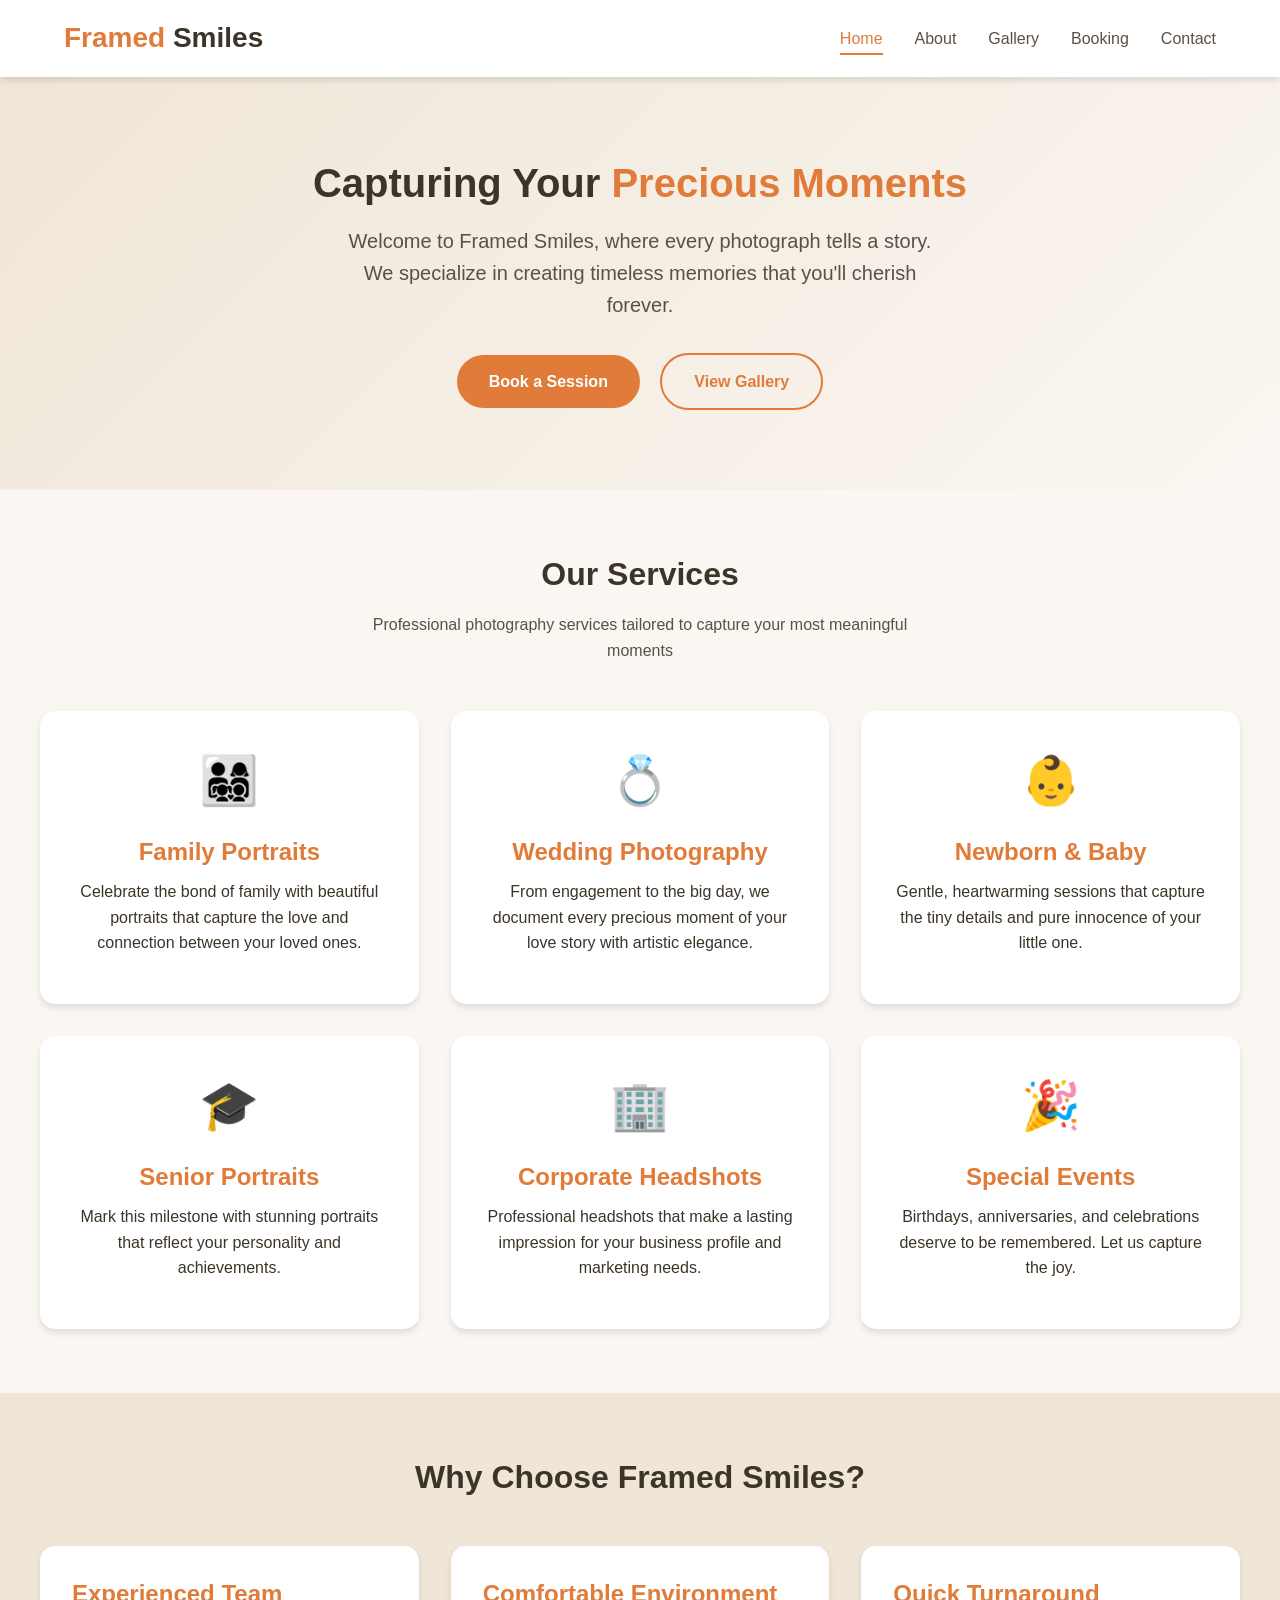
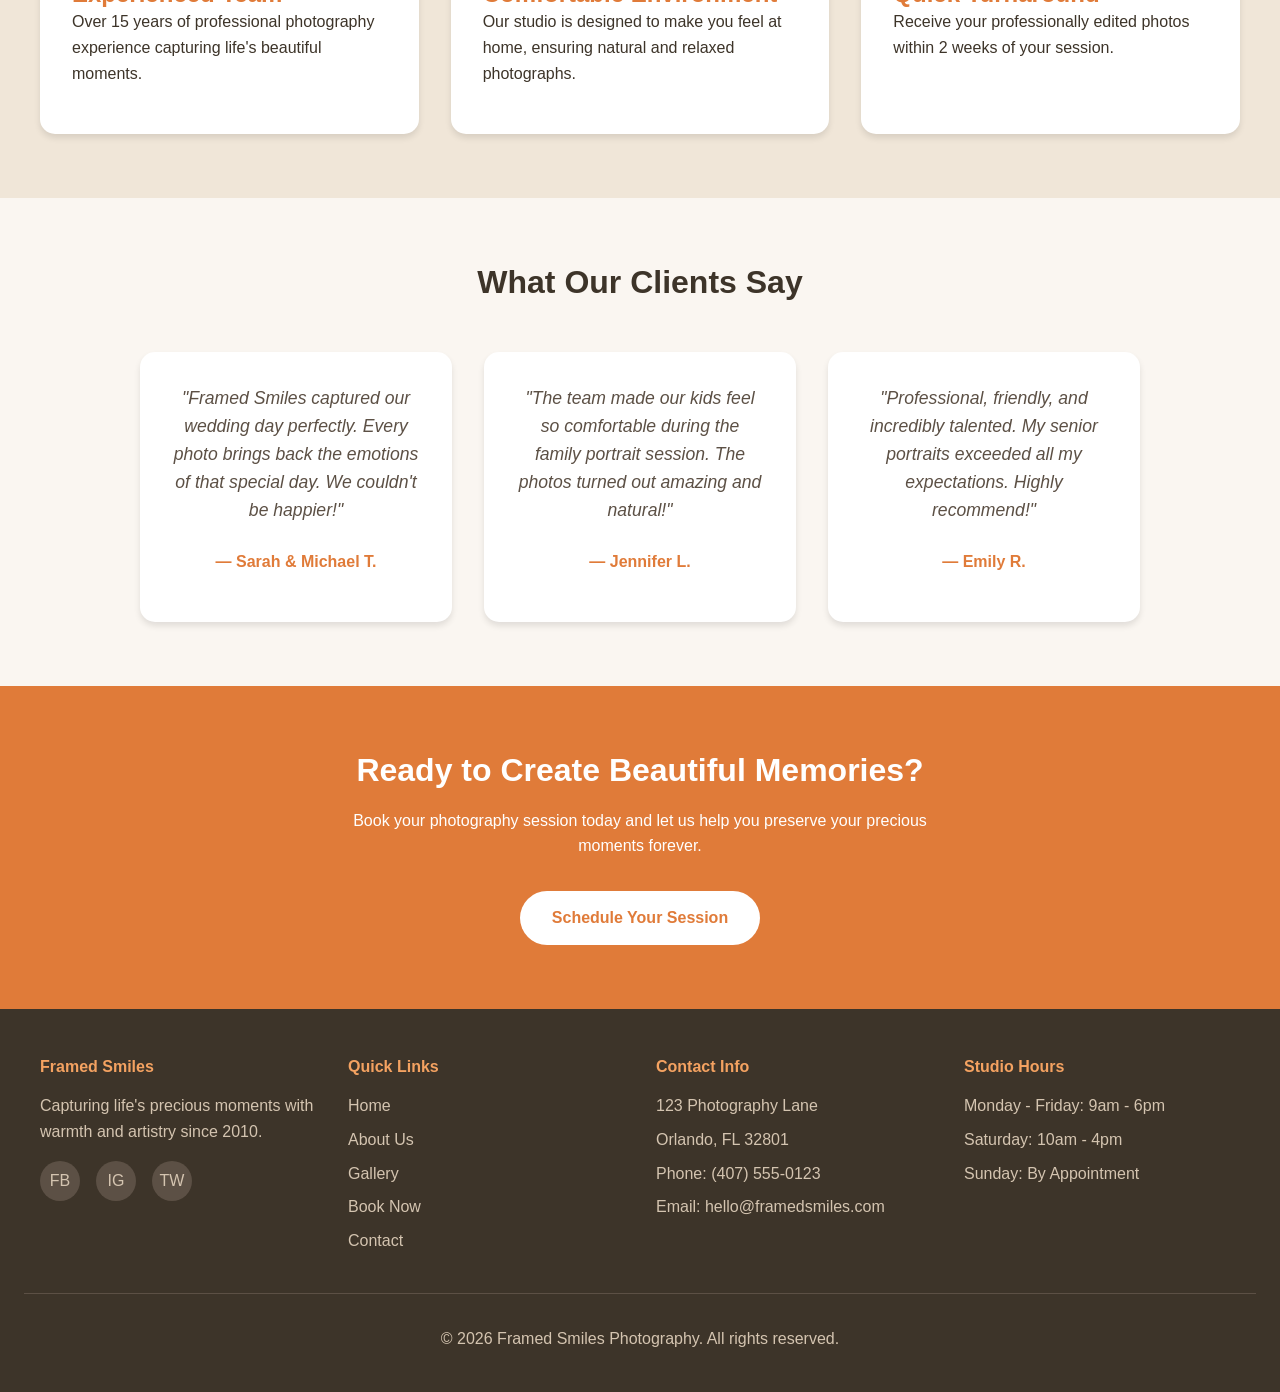
==== index.html @ a68a8097 "initial commit" ====
<!DOCTYPE html>
<html lang="en">
<head>
  <meta charset="UTF-8">
  <meta name="viewport" content="width=device-width, initial-scale=1.0">
  <title>Framed Smiles | Professional Photography Studio</title>
  <link rel="stylesheet" href="styles.css">
</head>
<body>
  <header>
    <nav>
      <a href="index.html" class="logo">Framed <span>Smiles</span></a>
      <ul class="nav-links">
        <li><a href="index.html" class="active">Home</a></li>
        <li><a href="about.html">About</a></li>
        <li><a href="gallery.html">Gallery</a></li>
        <li><a href="booking.html">Booking</a></li>
        <li><a href="contact.html">Contact</a></li>
      </ul>
      <div class="hamburger">
        <span></span>
        <span></span>
        <span></span>
      </div>
    </nav>
  </header>

  <main>
    <section class="hero">
      <div class="container">
        <h1>Capturing Your <span>Precious Moments</span></h1>
        <p>Welcome to Framed Smiles, where every photograph tells a story. We specialize in creating timeless memories that you'll cherish forever.</p>
        <a href="booking.html" class="btn btn-primary">Book a Session</a>
        <a href="gallery.html" class="btn btn-secondary" style="margin-left: 1rem;">View Gallery</a>
      </div>
    </section>

    <section>
      <div class="section-title">
        <h2>Our Services</h2>
        <p>Professional photography services tailored to capture your most meaningful moments</p>
      </div>
      <div class="services-grid">
        <div class="card service-card">
          <div class="icon">👨‍👩‍👧‍👦</div>
          <h3>Family Portraits</h3>
          <p>Celebrate the bond of family with beautiful portraits that capture the love and connection between your loved ones.</p>
        </div>
        <div class="card service-card">
          <div class="icon">💍</div>
          <h3>Wedding Photography</h3>
          <p>From engagement to the big day, we document every precious moment of your love story with artistic elegance.</p>
        </div>
        <div class="card service-card">
          <div class="icon">👶</div>
          <h3>Newborn & Baby</h3>
          <p>Gentle, heartwarming sessions that capture the tiny details and pure innocence of your little one.</p>
        </div>
        <div class="card service-card">
          <div class="icon">🎓</div>
          <h3>Senior Portraits</h3>
          <p>Mark this milestone with stunning portraits that reflect your personality and achievements.</p>
        </div>
        <div class="card service-card">
          <div class="icon">🏢</div>
          <h3>Corporate Headshots</h3>
          <p>Professional headshots that make a lasting impression for your business profile and marketing needs.</p>
        </div>
        <div class="card service-card">
          <div class="icon">🎉</div>
          <h3>Special Events</h3>
          <p>Birthdays, anniversaries, and celebrations deserve to be remembered. Let us capture the joy.</p>
        </div>
      </div>
    </section>

    <section style="background-color: var(--beige-medium);">
      <div class="section-title">
        <h2>Why Choose Framed Smiles?</h2>
      </div>
      <div class="services-grid">
        <div class="card">
          <h3 style="color: var(--orange-primary);">Experienced Team</h3>
          <p>Over 15 years of professional photography experience capturing life's beautiful moments.</p>
        </div>
        <div class="card">
          <h3 style="color: var(--orange-primary);">Comfortable Environment</h3>
          <p>Our studio is designed to make you feel at home, ensuring natural and relaxed photographs.</p>
        </div>
        <div class="card">
          <h3 style="color: var(--orange-primary);">Quick Turnaround</h3>
          <p>Receive your professionally edited photos within 2 weeks of your session.</p>
        </div>
      </div>
    </section>

    <section>
      <div class="section-title">
        <h2>What Our Clients Say</h2>
      </div>
      <div class="testimonials-grid">
        <div class="card testimonial-card">
          <p class="quote">"Framed Smiles captured our wedding day perfectly. Every photo brings back the emotions of that special day. We couldn't be happier!"</p>
          <p class="author">— Sarah & Michael T.</p>
        </div>
        <div class="card testimonial-card">
          <p class="quote">"The team made our kids feel so comfortable during the family portrait session. The photos turned out amazing and natural!"</p>
          <p class="author">— Jennifer L.</p>
        </div>
        <div class="card testimonial-card">
          <p class="quote">"Professional, friendly, and incredibly talented. My senior portraits exceeded all my expectations. Highly recommend!"</p>
          <p class="author">— Emily R.</p>
        </div>
      </div>
    </section>

    <section style="background-color: var(--orange-primary); color: var(--white); text-align: center;">
      <h2 style="color: var(--white);">Ready to Create Beautiful Memories?</h2>
      <p style="max-width: 600px; margin: 1rem auto 2rem;">Book your photography session today and let us help you preserve your precious moments forever.</p>
      <a href="booking.html" class="btn" style="background-color: var(--white); color: var(--orange-primary);">Schedule Your Session</a>
    </section>
  </main>

  <footer>
    <div class="footer-content">
      <div class="footer-section">
        <h4>Framed Smiles</h4>
        <p>Capturing life's precious moments with warmth and artistry since 2010.</p>
        <div class="social-links">
          <a href="#">FB</a>
          <a href="#">IG</a>
          <a href="#">TW</a>
        </div>
      </div>
      <div class="footer-section">
        <h4>Quick Links</h4>
        <a href="index.html">Home</a>
        <a href="about.html">About Us</a>
        <a href="gallery.html">Gallery</a>
        <a href="booking.html">Book Now</a>
        <a href="contact.html">Contact</a>
      </div>
      <div class="footer-section">
        <h4>Contact Info</h4>
        <p>123 Photography Lane</p>
        <p>Orlando, FL 32801</p>
        <p>Phone: (407) 555-0123</p>
        <p>Email: hello@framedsmiles.com</p>
      </div>
      <div class="footer-section">
        <h4>Studio Hours</h4>
        <p>Monday - Friday: 9am - 6pm</p>
        <p>Saturday: 10am - 4pm</p>
        <p>Sunday: By Appointment</p>
      </div>
    </div>
    <div class="footer-bottom">
      <p>&copy; 2026 Framed Smiles Photography. All rights reserved.</p>
    </div>
  </footer>

  <script>
    const hamburger = document.querySelector('.hamburger');
    const navLinks = document.querySelector('.nav-links');

    hamburger.addEventListener('click', () => {
      hamburger.classList.toggle('active');
      navLinks.classList.toggle('active');
    });
  </script>
</body>
</html>
---- styles.css ----
/* CSS Variables */
:root {
  --orange-primary: #e07b39;
  --orange-dark: #c4682f;
  --orange-light: #f4a261;
  --beige-light: #faf6f1;
  --beige-medium: #f0e6d8;
  --beige-dark: #d4c4b0;
  --text-dark: #3d3429;
  --text-medium: #5c5045;
  --white: #ffffff;
  --shadow: 0 4px 6px rgba(0, 0, 0, 0.1);
  --shadow-hover: 0 8px 15px rgba(0, 0, 0, 0.15);
  --transition: all 0.3s ease;
}

/* Reset & Base */
* {
  margin: 0;
  padding: 0;
  box-sizing: border-box;
}

html {
  scroll-behavior: smooth;
}

body {
  font-family: 'Segoe UI', Tahoma, Geneva, Verdana, sans-serif;
  background-color: var(--beige-light);
  color: var(--text-dark);
  line-height: 1.6;
}

a {
  text-decoration: none;
  color: inherit;
}

img {
  max-width: 100%;
  height: auto;
}

/* Typography */
h1, h2, h3, h4 {
  font-weight: 600;
  line-height: 1.3;
}

h1 {
  font-size: 2.5rem;
}

h2 {
  font-size: 2rem;
  margin-bottom: 1rem;
}

h3 {
  font-size: 1.5rem;
}

p {
  margin-bottom: 1rem;
}

/* Container */
.container {
  max-width: 1200px;
  margin: 0 auto;
  padding: 0 1.5rem;
}

/* Header & Navigation */
header {
  background-color: var(--white);
  box-shadow: var(--shadow);
  position: sticky;
  top: 0;
  z-index: 1000;
}

nav {
  display: flex;
  justify-content: space-between;
  align-items: center;
  padding: 1rem 1.5rem;
  max-width: 1200px;
  margin: 0 auto;
}

.logo {
  font-size: 1.75rem;
  font-weight: 700;
  color: var(--orange-primary);
}

.logo span {
  color: var(--text-dark);
}

.nav-links {
  display: flex;
  list-style: none;
  gap: 2rem;
}

.nav-links a {
  font-weight: 500;
  color: var(--text-medium);
  transition: var(--transition);
  padding: 0.5rem 0;
  position: relative;
}

.nav-links a::after {
  content: '';
  position: absolute;
  bottom: 0;
  left: 0;
  width: 0;
  height: 2px;
  background-color: var(--orange-primary);
  transition: var(--transition);
}

.nav-links a:hover,
.nav-links a.active {
  color: var(--orange-primary);
}

.nav-links a:hover::after,
.nav-links a.active::after {
  width: 100%;
}

.hamburger {
  display: none;
  flex-direction: column;
  cursor: pointer;
  gap: 5px;
}

.hamburger span {
  width: 25px;
  height: 3px;
  background-color: var(--text-dark);
  transition: var(--transition);
}

/* Hero Section */
.hero {
  background: linear-gradient(135deg, var(--beige-medium) 0%, var(--beige-light) 100%);
  padding: 5rem 1.5rem;
  text-align: center;
}

.hero h1 {
  color: var(--text-dark);
  margin-bottom: 1rem;
}

.hero h1 span {
  color: var(--orange-primary);
}

.hero p {
  font-size: 1.25rem;
  color: var(--text-medium);
  max-width: 600px;
  margin: 0 auto 2rem;
}

/* Buttons */
.btn {
  display: inline-block;
  padding: 0.875rem 2rem;
  border-radius: 50px;
  font-weight: 600;
  transition: var(--transition);
  cursor: pointer;
  border: none;
  font-size: 1rem;
}

.btn-primary {
  background-color: var(--orange-primary);
  color: var(--white);
}

.btn-primary:hover {
  background-color: var(--orange-dark);
  transform: translateY(-2px);
  box-shadow: var(--shadow-hover);
}

.btn-secondary {
  background-color: transparent;
  color: var(--orange-primary);
  border: 2px solid var(--orange-primary);
}

.btn-secondary:hover {
  background-color: var(--orange-primary);
  color: var(--white);
}

/* Section Styles */
section {
  padding: 4rem 1.5rem;
}

.section-title {
  text-align: center;
  margin-bottom: 3rem;
}

.section-title h2 {
  color: var(--text-dark);
}

.section-title p {
  color: var(--text-medium);
  max-width: 600px;
  margin: 0.5rem auto 0;
}

/* Cards */
.card {
  background-color: var(--white);
  border-radius: 15px;
  padding: 2rem;
  box-shadow: var(--shadow);
  transition: var(--transition);
}

.card:hover {
  transform: translateY(-5px);
  box-shadow: var(--shadow-hover);
}

/* Services Grid */
.services-grid {
  display: grid;
  grid-template-columns: repeat(auto-fit, minmax(280px, 1fr));
  gap: 2rem;
  max-width: 1200px;
  margin: 0 auto;
}

.service-card {
  text-align: center;
}

.service-card .icon {
  font-size: 3rem;
  margin-bottom: 1rem;
}

.service-card h3 {
  color: var(--orange-primary);
  margin-bottom: 0.75rem;
}

/* Gallery Grid */
.gallery-grid {
  display: grid;
  grid-template-columns: repeat(auto-fit, minmax(300px, 1fr));
  gap: 1.5rem;
  max-width: 1200px;
  margin: 0 auto;
}

.gallery-item {
  position: relative;
  border-radius: 15px;
  overflow: hidden;
  aspect-ratio: 4/3;
  background-color: var(--beige-medium);
  box-shadow: var(--shadow);
  transition: var(--transition);
}

.gallery-item:hover {
  transform: scale(1.02);
  box-shadow: var(--shadow-hover);
}

.gallery-item img {
  width: 100%;
  height: 100%;
  object-fit: cover;
  transition: var(--transition);
}

.gallery-item:hover img {
  transform: scale(1.05);
}

.gallery-placeholder {
  width: 100%;
  height: 100%;
  display: flex;
  align-items: center;
  justify-content: center;
  background: linear-gradient(135deg, var(--beige-medium) 0%, var(--beige-dark) 100%);
  color: var(--text-medium);
  font-size: 1.25rem;
}

.gallery-overlay {
  position: absolute;
  bottom: 0;
  left: 0;
  right: 0;
  background: linear-gradient(transparent, rgba(0, 0, 0, 0.7));
  padding: 2rem 1rem 1rem;
  color: var(--white);
  opacity: 0;
  transition: var(--transition);
}

.gallery-item:hover .gallery-overlay {
  opacity: 1;
}

/* Filter Buttons */
.filter-buttons {
  display: flex;
  justify-content: center;
  flex-wrap: wrap;
  gap: 1rem;
  margin-bottom: 2rem;
}

.filter-btn {
  padding: 0.5rem 1.5rem;
  border: 2px solid var(--beige-dark);
  background: transparent;
  border-radius: 25px;
  cursor: pointer;
  transition: var(--transition);
  font-weight: 500;
}

.filter-btn:hover,
.filter-btn.active {
  border-color: var(--orange-primary);
  background-color: var(--orange-primary);
  color: var(--white);
}

/* About Section */
.about-content {
  display: grid;
  grid-template-columns: 1fr 1fr;
  gap: 4rem;
  align-items: center;
  max-width: 1200px;
  margin: 0 auto;
}

.about-image {
  border-radius: 20px;
  overflow: hidden;
  box-shadow: var(--shadow);
}

.about-image img {
  width: 100%;
  height: 100%;
  object-fit: cover;
  display: block;
}

.about-image-placeholder {
  aspect-ratio: 4/3;
  background: linear-gradient(135deg, var(--orange-light) 0%, var(--orange-primary) 100%);
  display: flex;
  align-items: center;
  justify-content: center;
  color: var(--white);
  font-size: 1.5rem;
}

.about-text h2 {
  color: var(--orange-primary);
  margin-bottom: 1.5rem;
}

.about-text p {
  color: var(--text-medium);
}

/* Team Section */
.team-grid {
  display: grid;
  grid-template-columns: repeat(auto-fit, minmax(250px, 1fr));
  gap: 2rem;
  max-width: 1000px;
  margin: 0 auto;
}

.team-member {
  text-align: center;
}

.team-photo {
  width: 180px;
  height: 180px;
  border-radius: 50%;
  background: linear-gradient(135deg, var(--beige-dark) 0%, var(--beige-medium) 100%);
  margin: 0 auto 1.5rem;
  display: flex;
  align-items: center;
  justify-content: center;
  font-size: 4rem;
  color: var(--orange-primary);
}

.team-member h3 {
  color: var(--text-dark);
  margin-bottom: 0.25rem;
}

.team-member .role {
  color: var(--orange-primary);
  font-weight: 500;
  margin-bottom: 0.75rem;
}

/* Contact Section */
.contact-wrapper {
  display: grid;
  grid-template-columns: 1fr 1fr;
  gap: 3rem;
  max-width: 1000px;
  margin: 0 auto;
}

.contact-info h3 {
  color: var(--orange-primary);
  margin-bottom: 1.5rem;
}

.contact-item {
  display: flex;
  align-items: flex-start;
  gap: 1rem;
  margin-bottom: 1.5rem;
}

.contact-item .icon {
  font-size: 1.5rem;
  color: var(--orange-primary);
}

.contact-item h4 {
  margin-bottom: 0.25rem;
}

.contact-item p {
  color: var(--text-medium);
  margin: 0;
}

/* Forms */
.form-group {
  margin-bottom: 1.5rem;
}

.form-group label {
  display: block;
  margin-bottom: 0.5rem;
  font-weight: 500;
  color: var(--text-dark);
}

.form-group input,
.form-group textarea,
.form-group select {
  width: 100%;
  padding: 0.875rem 1rem;
  border: 2px solid var(--beige-dark);
  border-radius: 10px;
  font-size: 1rem;
  font-family: inherit;
  transition: var(--transition);
  background-color: var(--white);
}

.form-group input:focus,
.form-group textarea:focus,
.form-group select:focus {
  outline: none;
  border-color: var(--orange-primary);
}

.form-group textarea {
  min-height: 150px;
  resize: vertical;
}

/* Booking Page */
.booking-wrapper {
  max-width: 800px;
  margin: 0 auto;
}

.booking-info {
  text-align: center;
  margin-bottom: 3rem;
}

.booking-info p {
  color: var(--text-medium);
}

.package-cards {
  display: grid;
  grid-template-columns: repeat(auto-fit, minmax(250px, 1fr));
  gap: 1.5rem;
  margin-bottom: 3rem;
}

.package-card {
  text-align: center;
  border: 2px solid var(--beige-dark);
  transition: var(--transition);
}

.package-card.featured {
  border-color: var(--orange-primary);
  position: relative;
}

.package-card.featured::before {
  content: 'Popular';
  position: absolute;
  top: -12px;
  left: 50%;
  transform: translateX(-50%);
  background-color: var(--orange-primary);
  color: var(--white);
  padding: 0.25rem 1rem;
  border-radius: 20px;
  font-size: 0.875rem;
  font-weight: 600;
}

.package-card h3 {
  color: var(--orange-primary);
  margin-bottom: 0.5rem;
}

.package-card .price {
  font-size: 2rem;
  font-weight: 700;
  color: var(--text-dark);
  margin-bottom: 1rem;
}

.package-card ul {
  list-style: none;
  text-align: left;
  margin-bottom: 1.5rem;
}

.package-card li {
  padding: 0.5rem 0;
  border-bottom: 1px solid var(--beige-medium);
  color: var(--text-medium);
}

.package-card li::before {
  content: '✓';
  color: var(--orange-primary);
  margin-right: 0.5rem;
  font-weight: bold;
}

/* Testimonials */
.testimonials-grid {
  display: grid;
  grid-template-columns: repeat(auto-fit, minmax(300px, 1fr));
  gap: 2rem;
  max-width: 1000px;
  margin: 0 auto;
}

.testimonial-card {
  text-align: center;
}

.testimonial-card .quote {
  font-style: italic;
  color: var(--text-medium);
  margin-bottom: 1.5rem;
  font-size: 1.1rem;
}

.testimonial-card .author {
  font-weight: 600;
  color: var(--orange-primary);
}

/* Footer */
footer {
  background-color: var(--text-dark);
  color: var(--beige-light);
  padding: 3rem 1.5rem 1.5rem;
}

.footer-content {
  display: grid;
  grid-template-columns: repeat(auto-fit, minmax(200px, 1fr));
  gap: 2rem;
  max-width: 1200px;
  margin: 0 auto;
}

.footer-section h4 {
  color: var(--orange-light);
  margin-bottom: 1rem;
}

.footer-section p,
.footer-section a {
  color: var(--beige-dark);
  display: block;
  margin-bottom: 0.5rem;
  transition: var(--transition);
}

.footer-section a:hover {
  color: var(--orange-light);
}

.footer-bottom {
  text-align: center;
  padding-top: 2rem;
  margin-top: 2rem;
  border-top: 1px solid var(--text-medium);
  color: var(--beige-dark);
}

.social-links {
  display: flex;
  gap: 1rem;
  margin-top: 1rem;
}

.social-links a {
  width: 40px;
  height: 40px;
  border-radius: 50%;
  background-color: var(--text-medium);
  display: flex;
  align-items: center;
  justify-content: center;
  transition: var(--transition);
}

.social-links a:hover {
  background-color: var(--orange-primary);
}

/* Responsive Design */
@media (max-width: 968px) {
  .about-content {
    grid-template-columns: 1fr;
    gap: 2rem;
  }

  .contact-wrapper {
    grid-template-columns: 1fr;
  }

  h1 {
    font-size: 2rem;
  }

  h2 {
    font-size: 1.75rem;
  }
}

@media (max-width: 768px) {
  .nav-links {
    position: fixed;
    top: 70px;
    left: 0;
    right: 0;
    background-color: var(--white);
    flex-direction: column;
    align-items: center;
    padding: 2rem;
    gap: 1.5rem;
    box-shadow: var(--shadow);
    transform: translateY(-150%);
    transition: var(--transition);
  }

  .nav-links.active {
    transform: translateY(0);
  }

  .hamburger {
    display: flex;
  }

  .hamburger.active span:nth-child(1) {
    transform: rotate(45deg) translate(5px, 5px);
  }

  .hamburger.active span:nth-child(2) {
    opacity: 0;
  }

  .hamburger.active span:nth-child(3) {
    transform: rotate(-45deg) translate(7px, -6px);
  }

  .hero {
    padding: 3rem 1.5rem;
  }

  section {
    padding: 3rem 1rem;
  }

  .gallery-grid {
    grid-template-columns: repeat(auto-fit, minmax(250px, 1fr));
  }
}

@media (max-width: 480px) {
  h1 {
    font-size: 1.75rem;
  }

  h2 {
    font-size: 1.5rem;
  }

  .btn {
    padding: 0.75rem 1.5rem;
  }

  .services-grid,
  .gallery-grid {
    grid-template-columns: 1fr;
  }

  .team-grid {
    grid-template-columns: 1fr;
  }
}

/* Utility Classes */
.text-center {
  text-align: center;
}

.mb-2 {
  margin-bottom: 2rem;
}

.mt-2 {
  margin-top: 2rem;
}

/* Map Placeholder */
.map-placeholder {
  width: 100%;
  height: 300px;
  background: linear-gradient(135deg, var(--beige-medium) 0%, var(--beige-dark) 100%);
  border-radius: 15px;
  display: flex;
  align-items: center;
  justify-content: center;
  color: var(--text-medium);
  margin-top: 2rem;
}
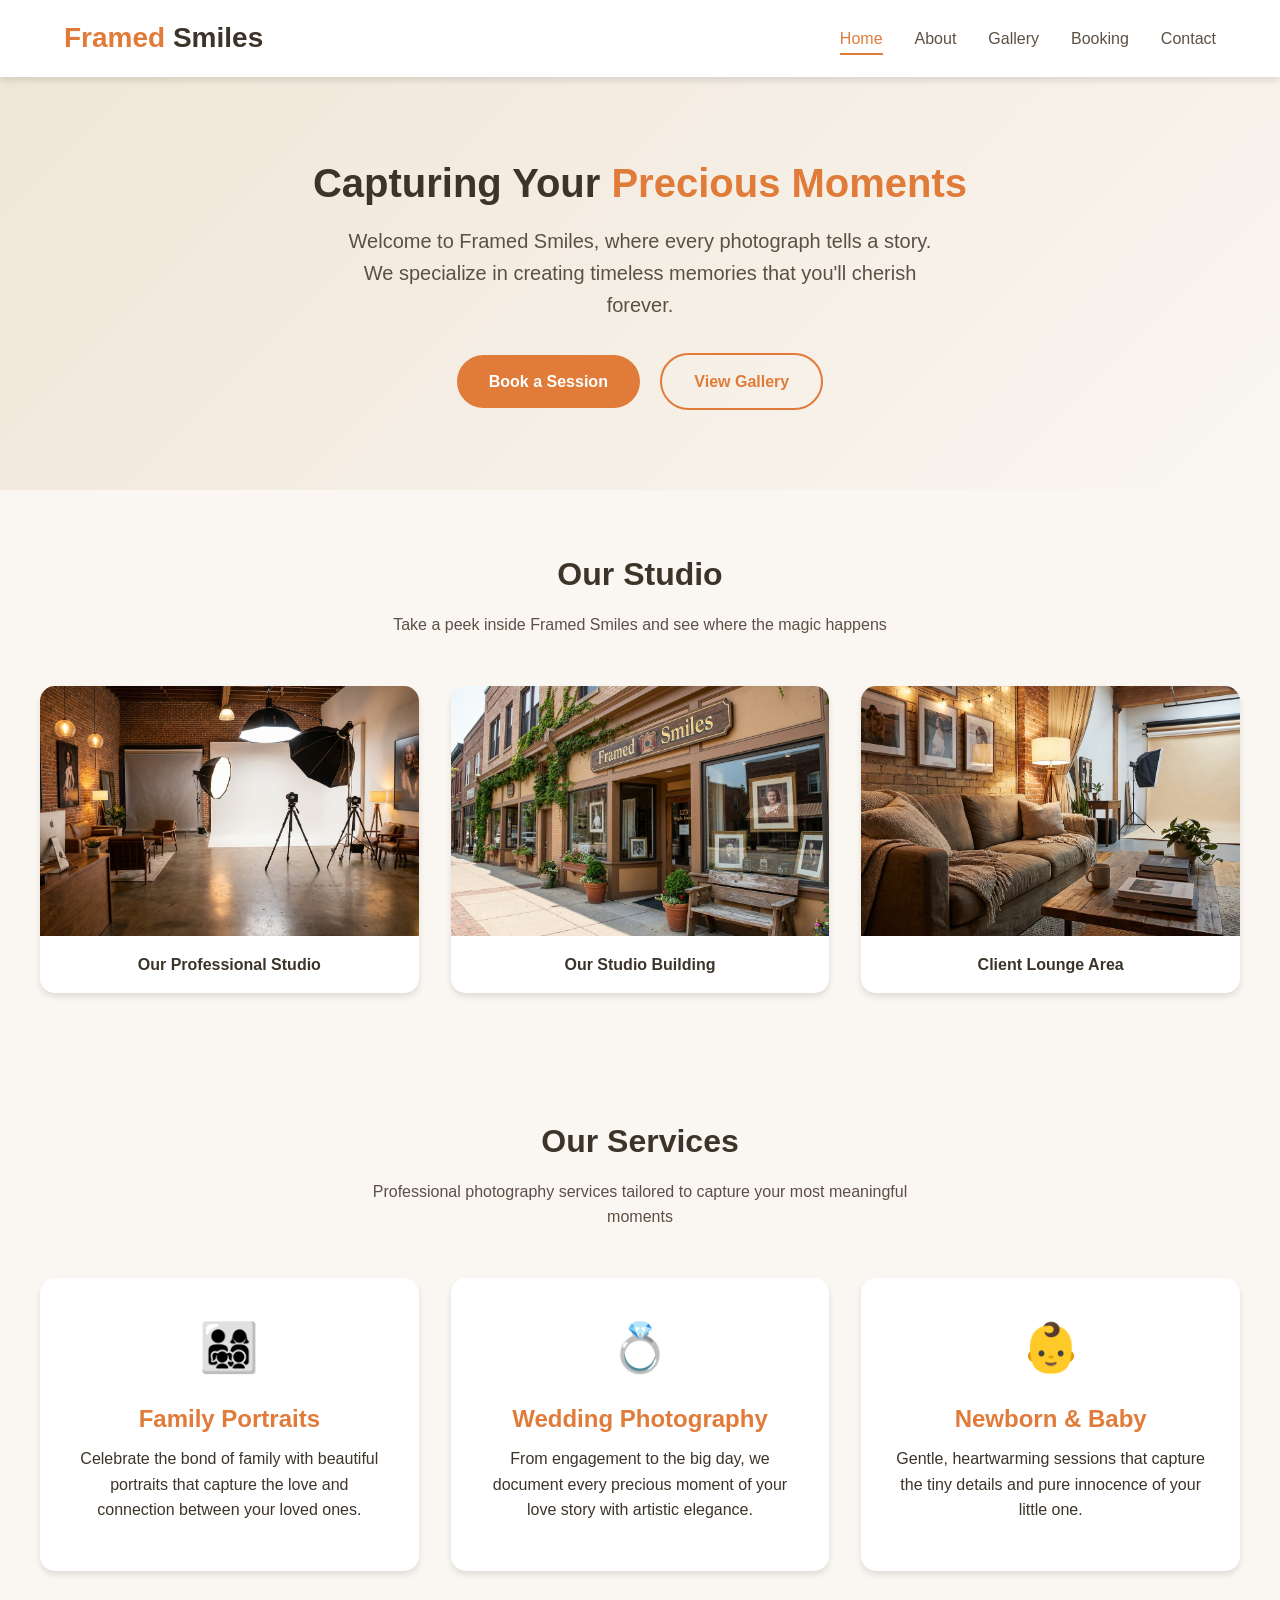
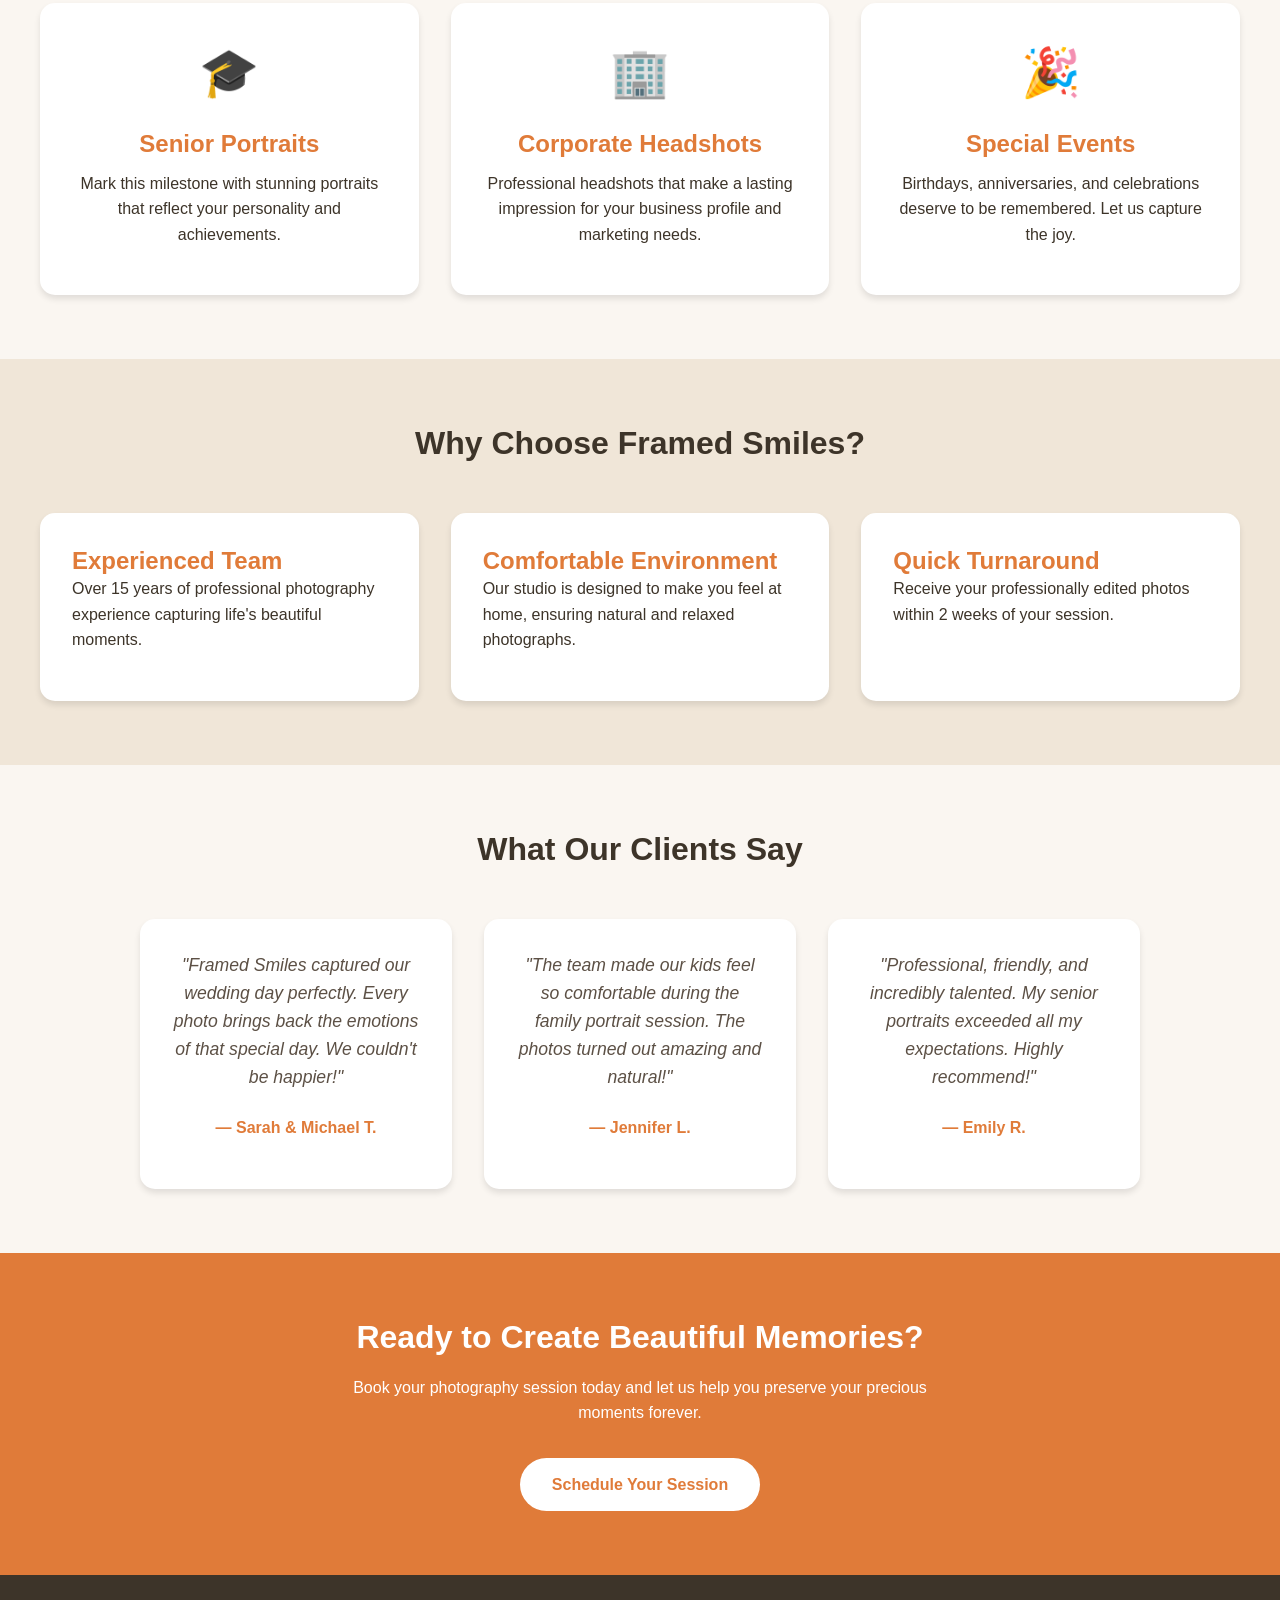
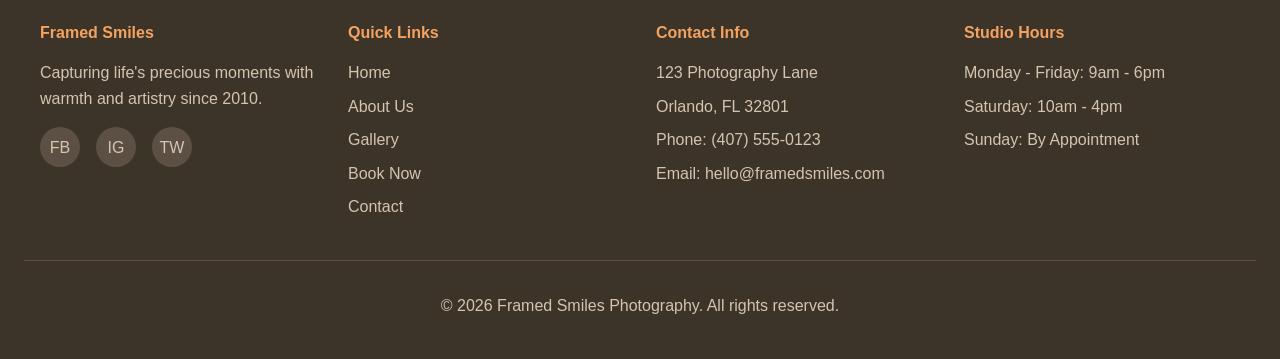
==== commit 1eba049a: "Add studio showcase section with AI-generated images Add three AI-generated images (studio interior," ====
--- a/index.html
+++ b/index.html
@@ -32,6 +32,27 @@
         <p>Welcome to Framed Smiles, where every photograph tells a story. We specialize in creating timeless memories that you'll cherish forever.</p>
         <a href="booking.html" class="btn btn-primary">Book a Session</a>
         <a href="gallery.html" class="btn btn-secondary" style="margin-left: 1rem;">View Gallery</a>
+      </div>
+    </section>
+
+    <section>
+      <div class="section-title">
+        <h2>Our Studio</h2>
+        <p>Take a peek inside Framed Smiles and see where the magic happens</p>
+      </div>
+      <div class="studio-showcase">
+        <div class="studio-image">
+          <img src="homepage_photo/studio-interior.png" alt="Inside the Framed Smiles photography studio with professional lighting and equipment">
+          <p class="studio-caption">Our Professional Studio</p>
+        </div>
+        <div class="studio-image">
+          <img src="homepage_photo/studio-building.png" alt="Exterior of the Framed Smiles photography studio building">
+          <p class="studio-caption">Our Studio Building</p>
+        </div>
+        <div class="studio-image">
+          <img src="homepage_photo/studio-sitting-area.png" alt="Comfortable sitting area inside the Framed Smiles studio">
+          <p class="studio-caption">Client Lounge Area</p>
+        </div>
       </div>
     </section>
 
--- a/styles.css
+++ b/styles.css
@@ -263,6 +263,43 @@
   margin-bottom: 0.75rem;
 }
 
+/* Studio Showcase */
+.studio-showcase {
+  display: grid;
+  grid-template-columns: repeat(auto-fit, minmax(300px, 1fr));
+  gap: 2rem;
+  max-width: 1200px;
+  margin: 0 auto;
+}
+
+.studio-image {
+  border-radius: 15px;
+  overflow: hidden;
+  box-shadow: var(--shadow);
+  transition: var(--transition);
+}
+
+.studio-image:hover {
+  transform: translateY(-5px);
+  box-shadow: var(--shadow-hover);
+}
+
+.studio-image img {
+  width: 100%;
+  height: 250px;
+  object-fit: cover;
+  display: block;
+}
+
+.studio-caption {
+  text-align: center;
+  padding: 1rem;
+  font-weight: 600;
+  color: var(--text-dark);
+  background-color: var(--white);
+  margin: 0;
+}
+
 /* Gallery Grid */
 .gallery-grid {
   display: grid;
